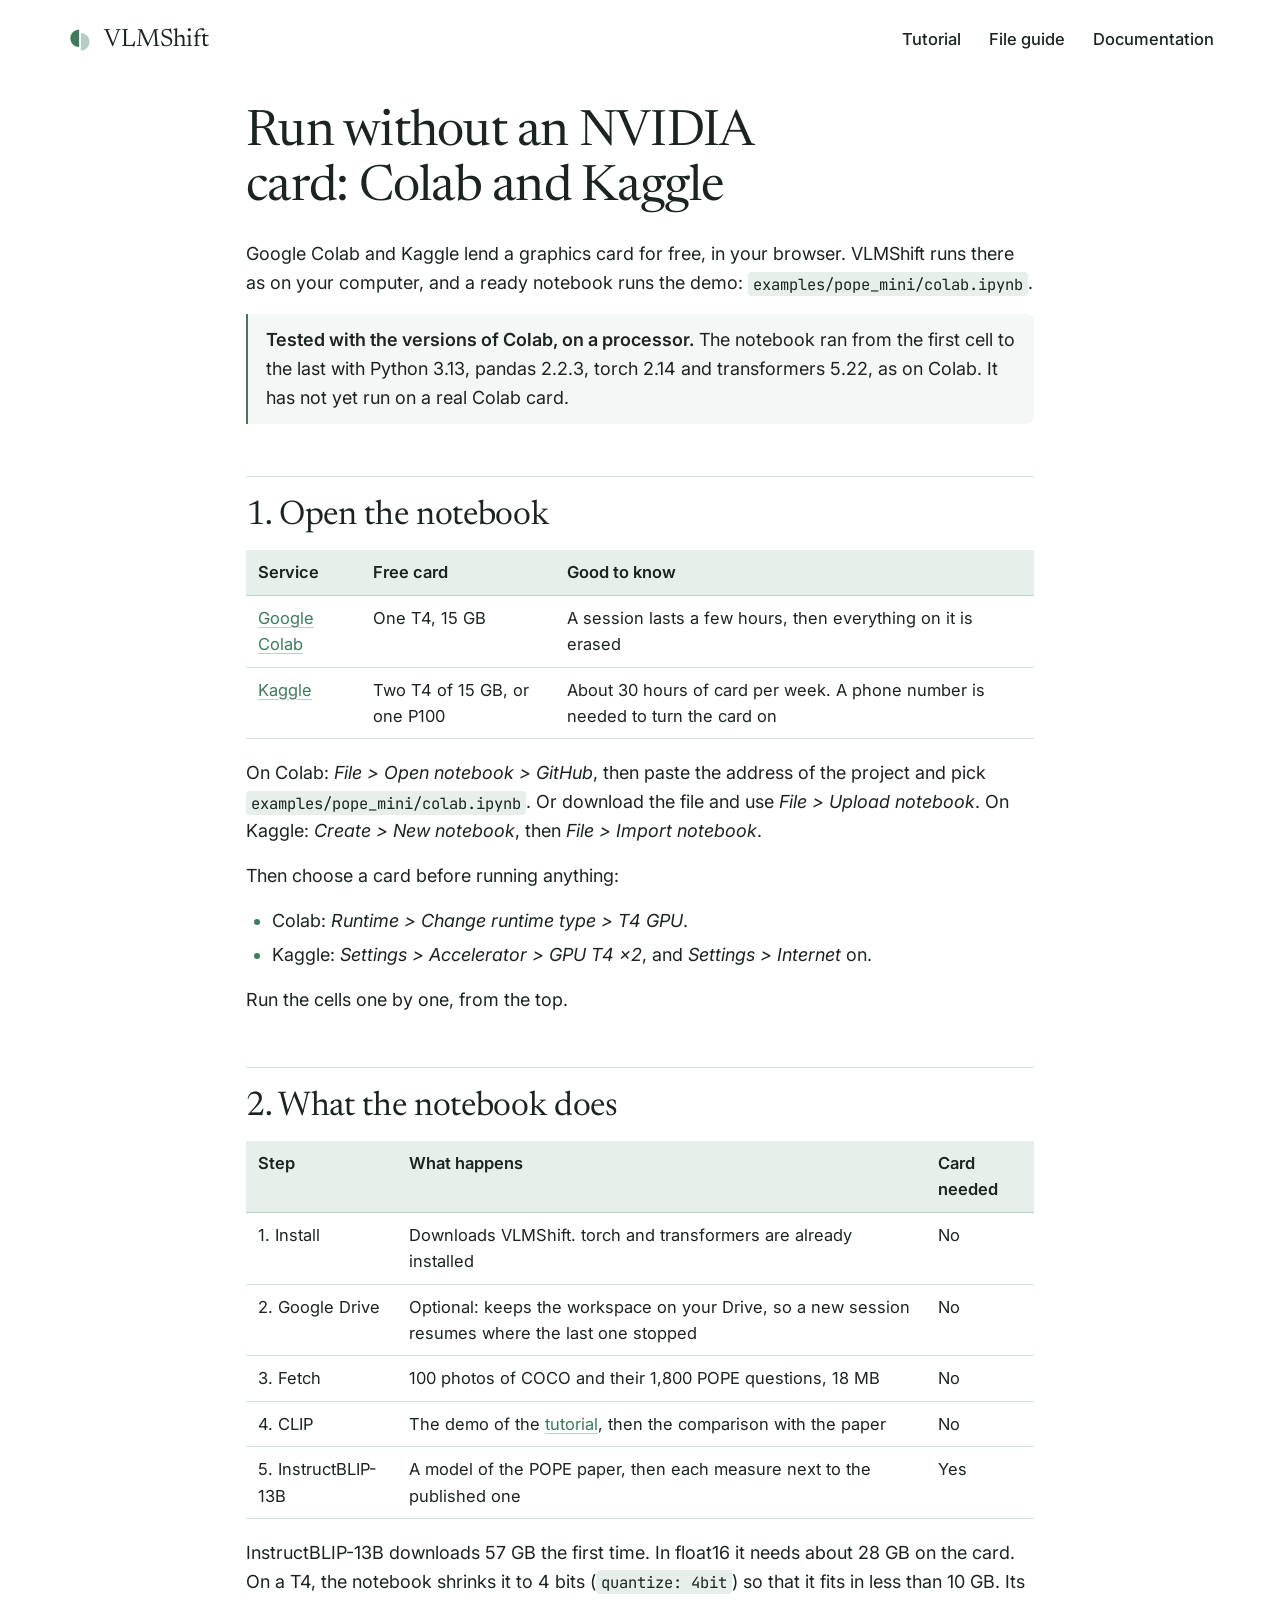
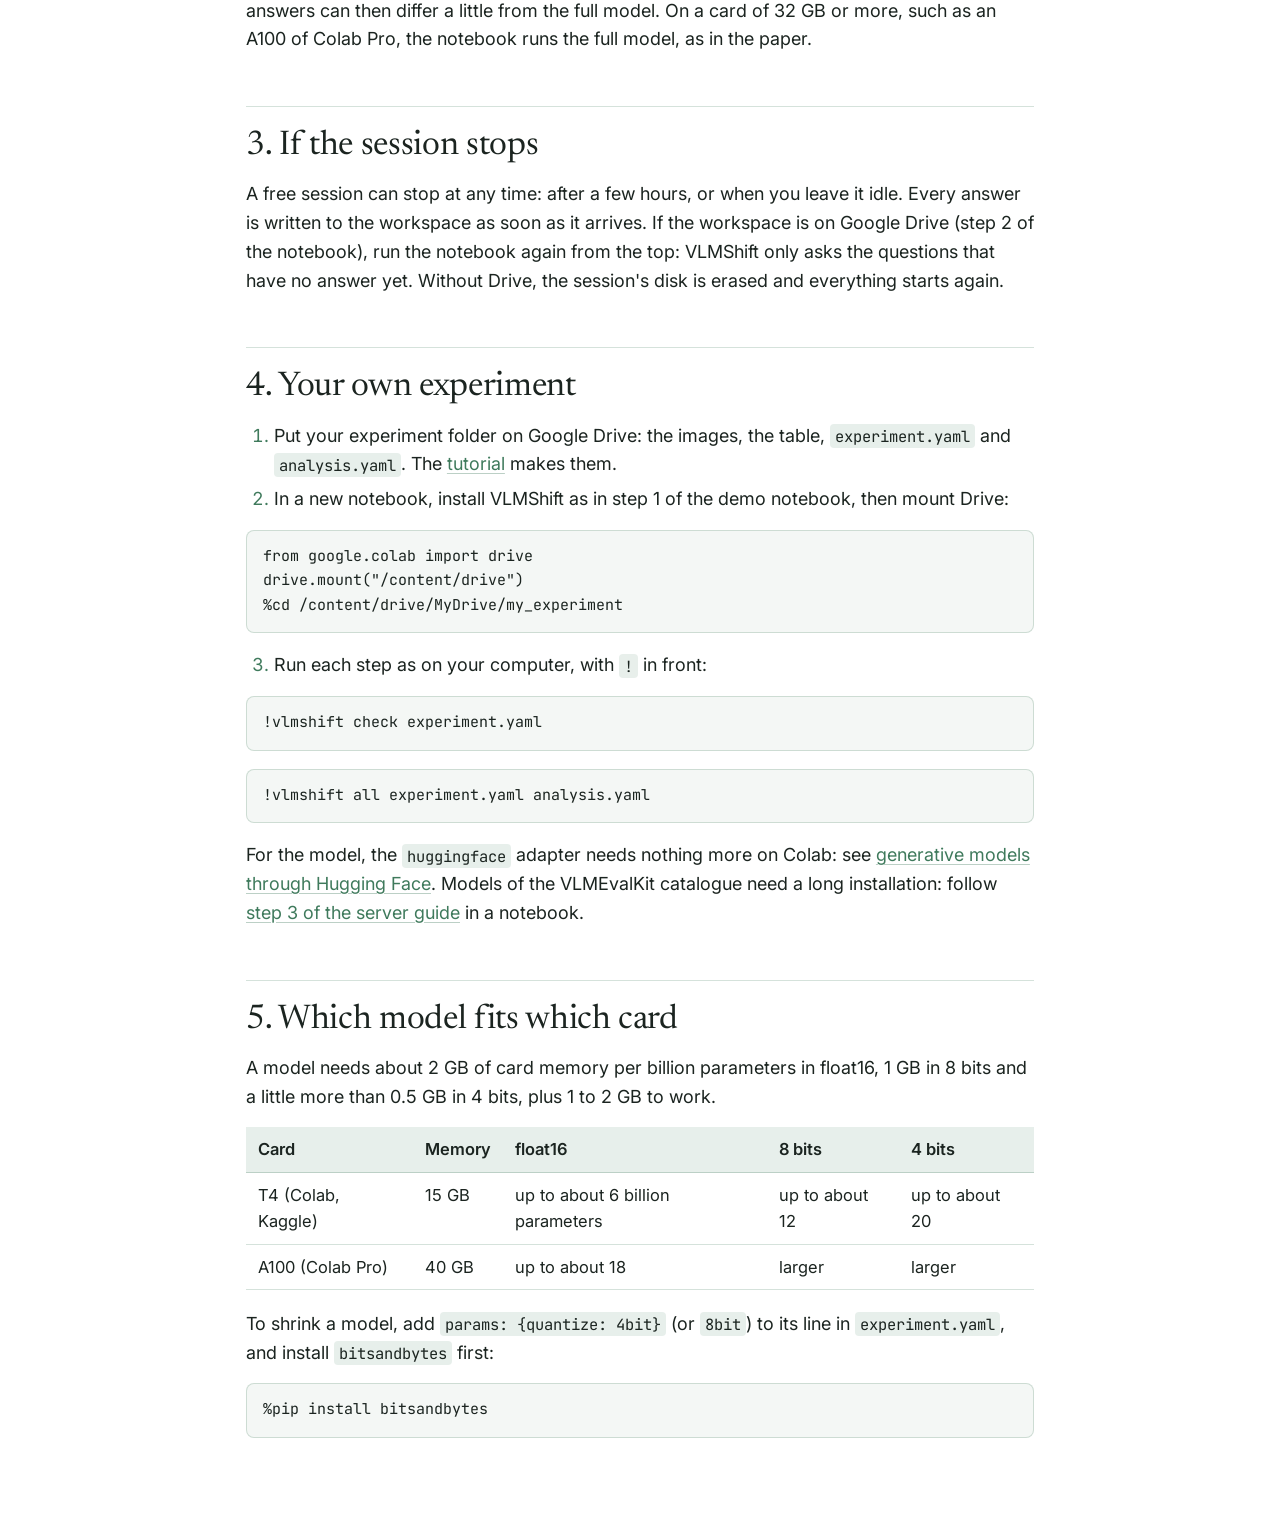
==== docs/colab.html @ 5d0d4c46 "Add VLMShift Core, the Med package, the POPE demo and the site - Core: import, audit, prepare, run, " ====
<!doctype html>
<html lang="en">
<head>
<meta charset="utf-8">
<meta name="viewport" content="width=device-width, initial-scale=1, viewport-fit=cover">
<title>Colab and Kaggle · VLMShift</title>
<meta name="claude:viewport-fit-sides" content="cover">
<meta name="description" content="VLMShift. A simple kit for measuring shift in vision-language models.">
<link rel="icon" href="data:image/svg+xml,%3Csvg%20viewBox%3D%220%200%2032%2032%22%20role%3D%22img%22%20aria-label%3D%22VLMShift%20logo%22%20xmlns%3D%22http%3A//www.w3.org/2000/svg%22%20%3E%3Cpath%20d%3D%22M15%2C4%20A10%2C10%200%200%200%2015%2C24%20Z%22%20fill%3D%22%233f7a5c%22/%3E%3Cpath%20d%3D%22M17%2C8%20A10%2C10%200%200%201%2017%2C28%20Z%22%20fill%3D%22%233f7a5c%22%20fill-opacity%3D%22.38%22/%3E%3C/svg%3E">
<link rel="preconnect" href="https://fonts.googleapis.com">
<link rel="stylesheet" href="https://fonts.googleapis.com/css2?family=Newsreader:ital,opsz,wght@0,6..72,400;0,6..72,500;1,6..72,400&family=Inter:wght@400;500;600&family=JetBrains+Mono:wght@400;600&display=swap">
<link rel="stylesheet" href="assets/style.css">
</head>
<body>
<header class="top"><a class="brand" href="index.html"><svg viewBox="0 0 32 32" role="img" aria-label="VLMShift logo" xmlns="http://www.w3.org/2000/svg" aria-hidden="true"><path d="M15,4 A10,10 0 0 0 15,24 Z" fill="var(--accent, #3f7a5c)"/><path d="M17,8 A10,10 0 0 1 17,28 Z" fill="var(--accent, #3f7a5c)" fill-opacity=".38"/></svg><span>VLMShift</span></a><nav aria-label="Site"><a href="tutorial.html">Tutorial</a><a href="files.html">File guide</a><a href="documentation.html">Documentation</a></nav></header>
<main class="reading">
<h1 id="run-without-an-nvidia-card-colab-and-kaggle">Run without an NVIDIA card: Colab and Kaggle</h1>
<p>Google Colab and Kaggle lend a graphics card for free, in your browser. VLMShift runs there as on your computer, and a ready notebook runs the demo: <code>examples/pope_mini/colab.ipynb</code>.</p>
<blockquote>
<p><strong>Tested with the versions of Colab, on a processor.</strong> The notebook ran from the first cell to the last with Python 3.13, pandas 2.2.3, torch 2.14 and transformers 5.22, as on Colab. It has not yet run on a real Colab card.</p>
</blockquote>
<h2 id="1-open-the-notebook">1. Open the notebook</h2>
<div class="table"><table>
<thead>
<tr>
<th>Service</th>
<th>Free card</th>
<th>Good to know</th>
</tr>
</thead>
<tbody>
<tr>
<td><a href="https://colab.research.google.com">Google Colab</a></td>
<td>One T4, 15 GB</td>
<td>A session lasts a few hours, then everything on it is erased</td>
</tr>
<tr>
<td><a href="https://www.kaggle.com/code">Kaggle</a></td>
<td>Two T4 of 15 GB, or one P100</td>
<td>About 30 hours of card per week. A phone number is needed to turn the card on</td>
</tr>
</tbody>
</table></div>
<p>On Colab: <em>File &gt; Open notebook &gt; GitHub</em>, then paste the address of the project and pick <code>examples/pope_mini/colab.ipynb</code>. Or download the file and use <em>File &gt; Upload notebook</em>. On Kaggle: <em>Create &gt; New notebook</em>, then <em>File &gt; Import notebook</em>.</p>
<p>Then choose a card before running anything:</p>
<ul>
<li>Colab: <em>Runtime &gt; Change runtime type &gt; T4 GPU</em>.</li>
<li>Kaggle: <em>Settings &gt; Accelerator &gt; GPU T4 x2</em>, and <em>Settings &gt; Internet</em> on.</li>
</ul>
<p>Run the cells one by one, from the top.</p>
<h2 id="2-what-the-notebook-does">2. What the notebook does</h2>
<div class="table"><table>
<thead>
<tr>
<th>Step</th>
<th>What happens</th>
<th>Card needed</th>
</tr>
</thead>
<tbody>
<tr>
<td>1. Install</td>
<td>Downloads VLMShift. torch and transformers are already installed</td>
<td>No</td>
</tr>
<tr>
<td>2. Google Drive</td>
<td>Optional: keeps the workspace on your Drive, so a new session resumes where the last one stopped</td>
<td>No</td>
</tr>
<tr>
<td>3. Fetch</td>
<td>100 photos of COCO and their 1,800 POPE questions, 18 MB</td>
<td>No</td>
</tr>
<tr>
<td>4. CLIP</td>
<td>The demo of the <a href="tutorial.html#2-run-the-demo">tutorial</a>, then the comparison with the paper</td>
<td>No</td>
</tr>
<tr>
<td>5. InstructBLIP-13B</td>
<td>A model of the POPE paper, then each measure next to the published one</td>
<td>Yes</td>
</tr>
</tbody>
</table></div>
<p>InstructBLIP-13B downloads 57 GB the first time. In float16 it needs about 28 GB on the card. On a T4, the notebook shrinks it to 4 bits (<code>quantize: 4bit</code>) so that it fits in less than 10 GB. Its answers can then differ a little from the full model. On a card of 32 GB or more, such as an A100 of Colab Pro, the notebook runs the full model, as in the paper.</p>
<h2 id="3-if-the-session-stops">3. If the session stops</h2>
<p>A free session can stop at any time: after a few hours, or when you leave it idle. Every answer is written to the workspace as soon as it arrives. If the workspace is on Google Drive (step 2 of the notebook), run the notebook again from the top: VLMShift only asks the questions that have no answer yet. Without Drive, the session's disk is erased and everything starts again.</p>
<h2 id="4-your-own-experiment">4. Your own experiment</h2>
<ol>
<li>Put your experiment folder on Google Drive: the images, the table, <code>experiment.yaml</code> and <code>analysis.yaml</code>. The <a href="tutorial.html#4-set-up-your-own-images">tutorial</a> makes them.</li>
<li>In a new notebook, install VLMShift as in step 1 of the demo notebook, then mount Drive:</li>
</ol>
<pre><code class="language-python">from google.colab import drive
drive.mount(&quot;/content/drive&quot;)
%cd /content/drive/MyDrive/my_experiment
</code></pre>
<ol start="3">
<li>Run each step as on your computer, with <code>!</code> in front:</li>
</ol>
<pre><code class="language-python">!vlmshift check experiment.yaml
</code></pre>
<pre><code class="language-python">!vlmshift all experiment.yaml analysis.yaml
</code></pre>
<p>For the model, the <code>huggingface</code> adapter needs nothing more on Colab: see <a href="documentation.html#generative-models-through-hugging-face">generative models through Hugging Face</a>. Models of the VLMEvalKit catalogue need a long installation: follow <a href="server.html#3-install">step 3 of the server guide</a> in a notebook.</p>
<h2 id="5-which-model-fits-which-card">5. Which model fits which card</h2>
<p>A model needs about 2 GB of card memory per billion parameters in float16, 1 GB in 8 bits and a little more than 0.5 GB in 4 bits, plus 1 to 2 GB to work.</p>
<div class="table"><table>
<thead>
<tr>
<th>Card</th>
<th>Memory</th>
<th>float16</th>
<th>8 bits</th>
<th>4 bits</th>
</tr>
</thead>
<tbody>
<tr>
<td>T4 (Colab, Kaggle)</td>
<td>15 GB</td>
<td>up to about 6 billion parameters</td>
<td>up to about 12</td>
<td>up to about 20</td>
</tr>
<tr>
<td>A100 (Colab Pro)</td>
<td>40 GB</td>
<td>up to about 18</td>
<td>larger</td>
<td>larger</td>
</tr>
</tbody>
</table></div>
<p>To shrink a model, add <code>params: {quantize: 4bit}</code> (or <code>8bit</code>) to its line in <code>experiment.yaml</code>, and install <code>bitsandbytes</code> first:</p>
<pre><code class="language-python">%pip install bitsandbytes
</code></pre>
</main>
</body>
</html>
---- docs/assets/style.css ----
/* Marge: one sage green and its transparent tints, on a white page with wide margins.
   Titles in Newsreader, text in Inter. The --a.. tints are the accent with an opacity. */
:root {
  --paper: #ffffff; --panel: #f4f7f5; --card: #ffffff; --ink: #1b2420;
  --accent: #3f7a5c; --on-accent: #ffffff;
  --a60: rgba(63, 122, 92, .6); --a35: rgba(63, 122, 92, .35); --a22: rgba(63, 122, 92, .22);
  --a12: rgba(63, 122, 92, .12); --a06: rgba(63, 122, 92, .06);
  --serif: "Newsreader", Georgia, "Times New Roman", serif;
  --sans: "Inter", system-ui, "Segoe UI", sans-serif;
  --mono: "JetBrains Mono", ui-monospace, Consolas, monospace;
}
@media (prefers-color-scheme: dark) { :root:not([data-theme="light"]) {
  --paper: #111613; --panel: #18201b; --card: #1f2a23; --ink: #e4ebe6;
  --accent: #8cc7a6; --on-accent: #111613;
  --a60: rgba(140, 199, 166, .6); --a35: rgba(140, 199, 166, .35); --a22: rgba(140, 199, 166, .22);
  --a12: rgba(140, 199, 166, .12); --a06: rgba(140, 199, 166, .06);
  color-scheme: dark;
} }
:root[data-theme="dark"] {
  --paper: #111613; --panel: #18201b; --card: #1f2a23; --ink: #e4ebe6;
  --accent: #8cc7a6; --on-accent: #111613;
  --a60: rgba(140, 199, 166, .6); --a35: rgba(140, 199, 166, .35); --a22: rgba(140, 199, 166, .22);
  --a12: rgba(140, 199, 166, .12); --a06: rgba(140, 199, 166, .06);
  color-scheme: dark;
}
body { margin: 0; background: var(--paper); color: var(--ink); font-family: var(--sans); font-size: 18px; line-height: 1.6; }
a { color: var(--accent); text-decoration-color: var(--a35); text-underline-offset: 3px; }
a:hover { text-decoration-color: var(--accent); }
p { margin: 0; }
b, strong { font-weight: 600; }
code { font-family: var(--mono); font-size: .86em; }
ul { list-style: none; margin: 0; padding: 0; }
button { font: 500 15px var(--sans); color: var(--ink); background: var(--card); border: 1px solid var(--a35); border-radius: 6px; padding: 7px 14px; cursor: pointer; }
button:hover { border-color: var(--accent); }
:focus-visible { outline: 2px solid var(--accent); outline-offset: 2px; }
[hidden] { display: none !important; }

/* Top of every page */
.top { display: flex; flex-wrap: wrap; gap: 10px 32px; align-items: center; justify-content: space-between; max-width: 1180px; margin: 0 auto; box-sizing: border-box; padding-block: 22px 0;
  padding-left: max(16px, env(safe-area-inset-left, 0px)); padding-right: max(16px, env(safe-area-inset-right, 0px)); }
.brand { display: flex; align-items: center; gap: 10px; color: var(--ink); text-decoration: none; font: 400 25px/1 var(--serif); letter-spacing: -.005em; }
.brand svg { width: 28px; height: 28px; flex: none; }
.top nav { display: flex; flex-wrap: wrap; gap: 6px 28px; margin-left: auto; }
.top nav a { color: var(--ink); text-decoration: none; font-weight: 500; font-size: 16.5px; padding-block: 4px; border-bottom: 2px solid transparent; }
.top nav a:hover { color: var(--accent); }
.top nav a[aria-current] { color: var(--accent); border-bottom-color: var(--accent); }

.page { max-width: 1180px; margin: 0 auto; box-sizing: border-box; padding-block: 56px 72px;
  padding-left: max(16px, env(safe-area-inset-left, 0px)); padding-right: max(16px, env(safe-area-inset-right, 0px));
  display: grid; grid-template-columns: minmax(0, 1fr); gap: 64px; }
section { display: grid; grid-template-columns: minmax(0, 1fr); gap: 18px; }
h1, h2, h3 { font-family: var(--serif); font-weight: 400; text-wrap: balance; }
h2 { font-size: 36px; line-height: 1.15; margin: 0; letter-spacing: -.01em; }
.intro { font-size: 21px; line-height: 1.5; max-width: 42em; }
.foot { font-size: 17px; max-width: 60em; }

/* Home */
.hero { display: grid; grid-template-columns: minmax(0, 1fr); gap: 36px; }
.hero h1 { margin: 0; font-size: 54px; line-height: 1.1; letter-spacing: -.015em; max-width: 15em; }
.scene { display: block; width: 100%; height: auto; }
.scene.wide { max-width: 680px; margin-inline: auto; }
.scene.narrow { display: none; max-width: 420px; margin-inline: auto; }
/* The scene tells its story once, slowly: the question, the answer, then the shift.
   Nothing moves for a reader whose system asks for less motion. */
@media (prefers-reduced-motion: no-preference) {
  .scene .ask-en { animation: appear 1s ease-out .2s both; }
  .scene .answer { stroke-dasharray: 1 2; animation: draw 2.6s ease-in-out .6s both; }
  .scene .ideal, .scene .divider { animation: appear 1.2s ease-out 1.9s both; }
  .scene .gap { animation: appear 1.4s ease-out 2.4s both; }
  .scene .ask-fr { animation: appear 1s ease-out 2.6s both; }
  .scene .shift { animation: appear 1.4s ease-out 3s both; }
}
@keyframes draw { from { stroke-dashoffset: 1; } to { stroke-dashoffset: 0; } }
@keyframes appear { from { opacity: 0; } to { opacity: 1; } }
.choices { display: grid; grid-template-columns: repeat(auto-fit, minmax(min(100%, 260px), 1fr)); gap: 20px 36px; }
.choice { display: grid; gap: 6px; align-content: start; color: var(--ink); text-decoration: none; border-top: 2px solid var(--a35); padding-top: 16px; transition: border-color .15s; }
.choice:hover { border-top-color: var(--accent); }
.choice b { font: 400 28px/1.2 var(--serif); letter-spacing: -.01em; }
.choice b::after { content: " →"; color: var(--accent); }
.choice:hover b { color: var(--accent); }
.choice span { font-size: 18.5px; line-height: 1.5; }
.steps { overflow-x: auto; }
.pipeline { display: block; width: 100%; min-width: 860px; height: auto; }
.pipeline a { cursor: pointer; }
.pipeline a:hover .step-card { stroke-opacity: 1; stroke-width: 2.5; }
.pipeline a:focus-visible { outline: none; }
.pipeline a:focus-visible .step-card { stroke: var(--ink); stroke-opacity: 1; stroke-width: 3; }

/* What the project does, on the home page */
.points { display: grid; grid-template-columns: repeat(auto-fit, minmax(min(100%, 420px), 1fr)); gap: 16px 44px; font-size: 19.5px; line-height: 1.5; }
.points li { padding-left: 18px; border-left: 2px solid var(--a35); }

/* File guide */
.legend { display: grid; grid-template-columns: repeat(auto-fit, minmax(270px, 1fr)); gap: 14px 32px; font-size: 18px; }
.legend li { display: grid; grid-template-columns: 42px minmax(0, 1fr); gap: 12px; align-items: start; }
.legend svg { width: 42px; height: 20px; margin-top: 5px; }
.bar { display: flex; flex-wrap: wrap; gap: 10px; align-items: center; justify-content: space-between; }
.bar p { font-weight: 500; }
.stage { position: relative; display: grid; grid-template-columns: minmax(0, 1fr); gap: 12px; }
figure { margin: 0; display: grid; grid-template-columns: minmax(0, 1fr); gap: 12px; }
.scroll { overflow-x: auto; }
#map { display: block; width: 100%; height: auto; }
figcaption { font-size: 18px; max-width: 60em; }

.band { fill: var(--panel); stroke: var(--a22); }
.band.med { stroke-dasharray: 6 4; }
.band:target { stroke: var(--accent); stroke-width: 2.5; }
.t-band { font: 400 27px var(--serif); fill: var(--ink); }
.t-sub { font: 500 18px var(--sans); fill: var(--ink); }
.t-call { font: 400 12.5px var(--mono); fill: var(--accent); }
.node { cursor: pointer; outline: none; }
.node rect { fill: var(--card); stroke: var(--a35); stroke-width: 1; }
.node.orch rect { fill: var(--accent); stroke: var(--accent); }
.node.orch text { fill: var(--on-accent); }
.node.shared rect { fill: var(--a22); stroke: var(--a35); }
.node.data rect { fill: var(--card); stroke: var(--a60); stroke-dasharray: 5 4; }
.node:hover rect { stroke: var(--accent); stroke-width: 2; }
.node:focus-visible rect { stroke: var(--ink); stroke-width: 2.5; }
.t-path { font: 400 12px var(--mono); fill: var(--ink); }
.t-path .name { font-weight: 600; }
.t-role { font: 400 13.5px var(--sans); fill: var(--ink); }
.t-fn { font: 400 11.5px var(--mono); fill: var(--ink); paint-order: stroke; stroke: var(--panel); stroke-width: 3px; }
.t-head { font: 600 12px var(--mono); letter-spacing: .08em; fill: var(--accent); }
.t-dir { font: 600 12px var(--mono); fill: var(--ink); }
.t-file { font: 400 12px var(--mono); fill: var(--ink); }
.t-note { font: 400 12.5px var(--sans); fill: var(--ink); }
.t-mem { font: 500 12.5px var(--sans); fill: var(--accent); }
.spine { fill: none; stroke: var(--accent); stroke-width: 4; }
.call { fill: none; stroke: var(--ink); stroke-width: 1.2; }
.call.run { stroke-dasharray: 5 4; }
.disk { fill: none; stroke: var(--a60); stroke-width: 1.4; }
.m-flow { fill: var(--accent); } .m-link { fill: var(--ink); } .m-disk { fill: var(--a60); }

/* A file with its links shown: they stand out, the rest fades */
#map.picked .node, #map.picked .t-fn, #map.picked .call, #map.picked .spine, #map.picked .disk { opacity: .14; }
#map.picked .node.on, #map.picked .node.sel, #map.picked .link.on { opacity: 1; }
#map.picked .call.on, #map.picked .disk.on { stroke: var(--accent); stroke-width: 2.2; }
#map.picked .spine.on { stroke: var(--ink); }
.node.sel rect { stroke: var(--ink) !important; stroke-width: 2.5; }

/* The panel of the chosen box */
#detail { position: absolute; z-index: 2; box-sizing: border-box; width: min(760px, 100%); background: var(--card); border: 1px solid var(--a60); border-radius: 10px; box-shadow: 0 18px 40px -20px var(--a60); padding: 16px 18px; max-height: min(64vh, 520px); overflow: auto; font-size: 17px; display: grid; gap: 12px; }
#detail .head { display: flex; flex-wrap: wrap; gap: 8px 16px; align-items: center; justify-content: space-between; }
#detail .actions { display: flex; gap: 8px; }
#detail h3 { font: 600 16px var(--mono); margin: 0; overflow-wrap: anywhere; min-width: 0; }
#detail .body { display: grid; grid-template-columns: repeat(auto-fit, minmax(290px, 1fr)); gap: 12px 28px; }
#detail .body > * { min-width: 0; }
#detail .cols { display: grid; grid-template-columns: repeat(auto-fit, minmax(210px, 1fr)); gap: 10px 24px; border-top: 1px solid var(--a22); padding-top: 12px; }
#detail .cols > div { min-width: 0; }
#detail b { display: block; font-size: 14px; font-weight: 600; letter-spacing: .06em; color: var(--accent); margin-bottom: 3px; }
#detail li { overflow-wrap: anywhere; padding-block: 3px; }
#detail code { font-weight: 600; font-size: 15px; }
.fn { display: block; font-size: 16px; line-height: 1.4; }
button.main { background: var(--accent); border-color: var(--accent); color: var(--on-accent); }

/* Reading pages */
.reading { max-width: 820px; margin: 0 auto; box-sizing: border-box; padding-block: 48px 72px;
  padding-left: max(16px, env(safe-area-inset-left, 0px)); padding-right: max(16px, env(safe-area-inset-right, 0px)); }
.reading > * { max-width: 100%; }
.reading h1 { font-size: 50px; line-height: 1.1; letter-spacing: -.015em; margin: 0 0 24px; }
.reading h2 { font-size: 34px; margin: 52px 0 14px; padding-top: 20px; border-top: 1px solid var(--a22); scroll-margin-top: 16px; }
.reading h3 { font-size: 26px; line-height: 1.25; margin: 34px 0 8px; scroll-margin-top: 16px; }
.reading h4 { font-size: 19px; font-weight: 600; margin: 26px 0 6px; }
.reading p, .reading ul, .reading ol { margin: 0 0 16px; }
.reading ul { list-style: disc; padding-left: 26px; }
.reading ul ::marker { color: var(--accent); }
.reading ol { padding-left: 28px; }
.reading ol ::marker { color: var(--accent); }
.reading li { margin-bottom: 6px; }
.reading :not(pre) > code { background: var(--a12); padding: .1em .32em; border-radius: 4px; }
.reading pre { background: var(--panel); border: 1px solid var(--a22); border-radius: 8px; padding: 14px 16px; overflow-x: auto; margin: 0 0 18px; font-size: 15px; line-height: 1.5; }
.reading pre code { font-size: inherit; }
.reading blockquote { margin: 0 0 18px; padding: 12px 18px; border-left: 2px solid var(--accent); background: var(--a06); border-radius: 0 8px 8px 0; }
.reading blockquote p { margin: 0; }
.reading .table { overflow-x: auto; margin: 0 0 20px; }
.reading table { border-collapse: collapse; width: 100%; font-size: 16.5px; }
.reading th, .reading td { text-align: left; vertical-align: top; padding: 9px 12px; border-bottom: 1px solid var(--a22); }
.reading thead th { font-weight: 600; background: var(--a12); border-bottom: 1px solid var(--a35); }

@media (max-width: 640px) {
  .scene.wide { display: none; }
  .scene.narrow { display: block; }
}
@media (max-width: 760px) {
  .hero h1 { font-size: 38px; }
  h2, .reading h2 { font-size: 30px; }
  .reading h1 { font-size: 38px; }
  .brand { font-size: 22px; }
}
@media (prefers-reduced-motion: no-preference) { .node rect, .link { transition: opacity .15s, stroke .15s, fill .15s; } }
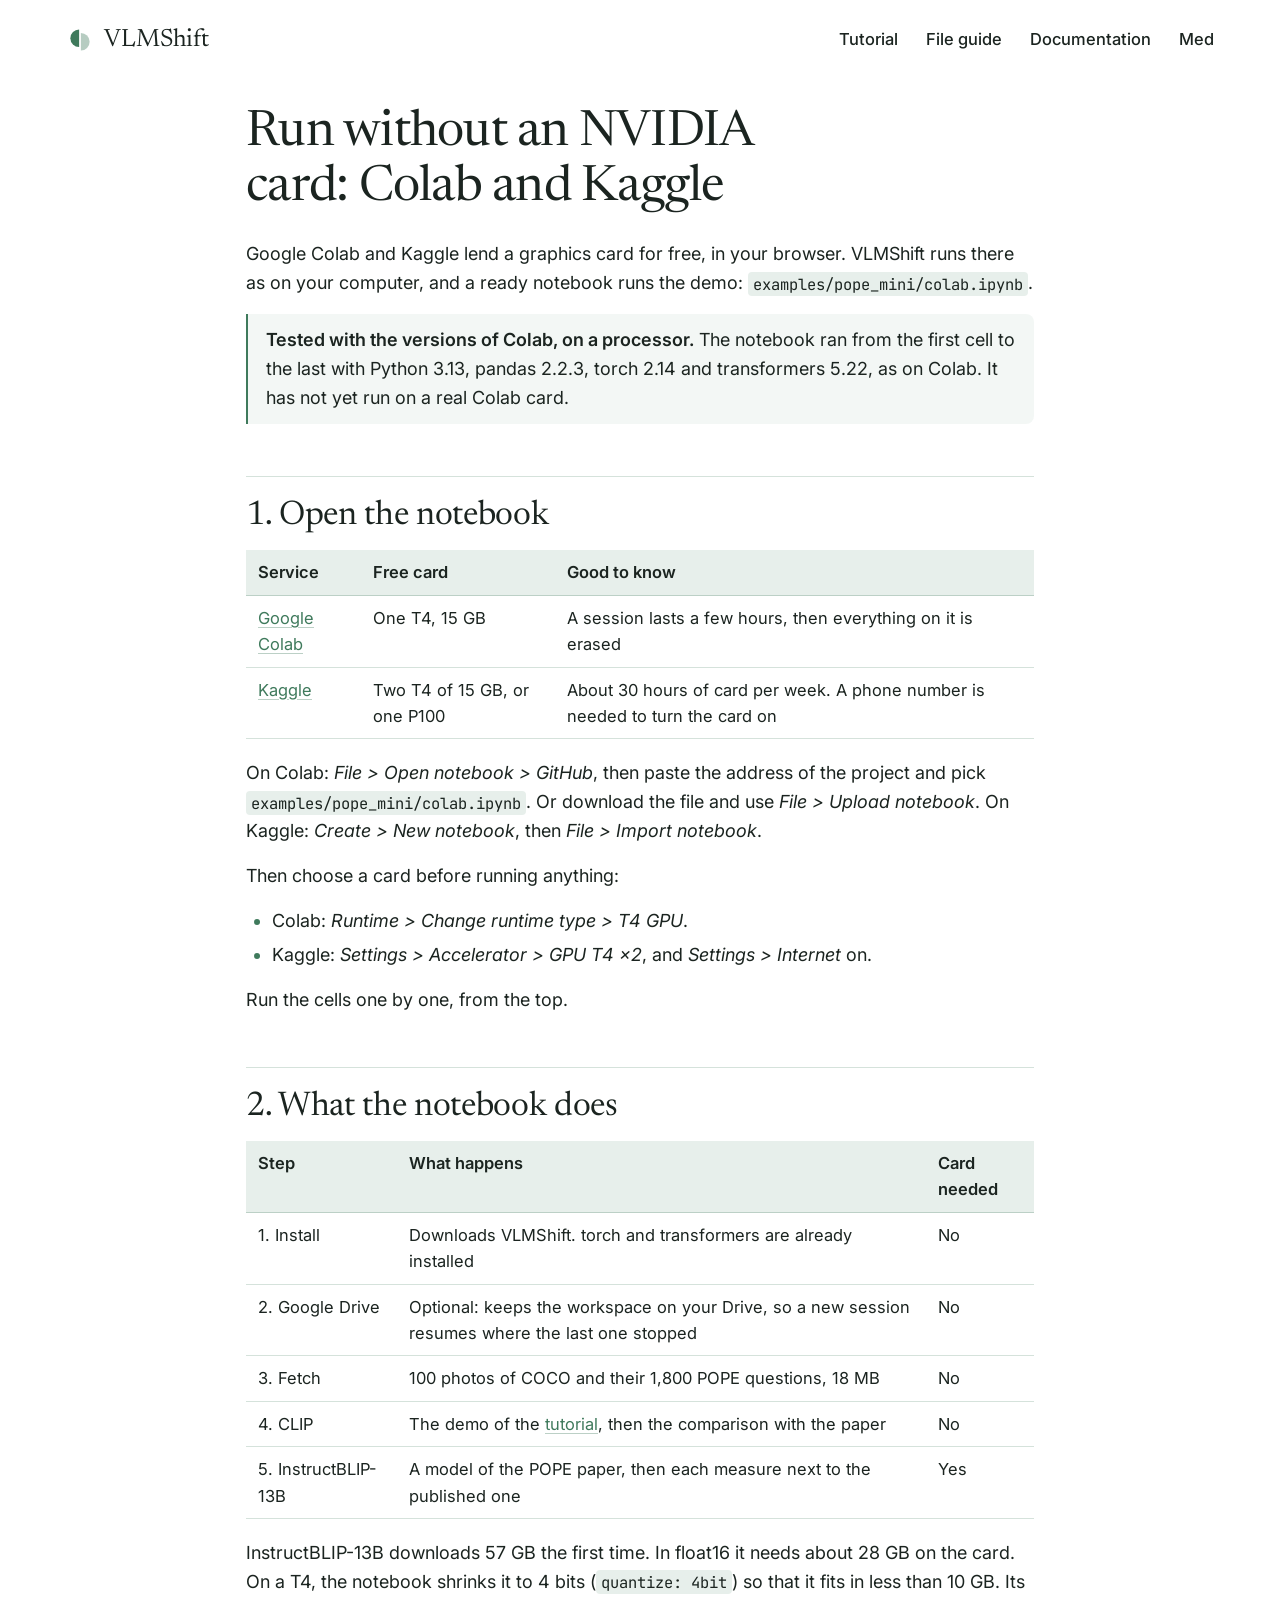
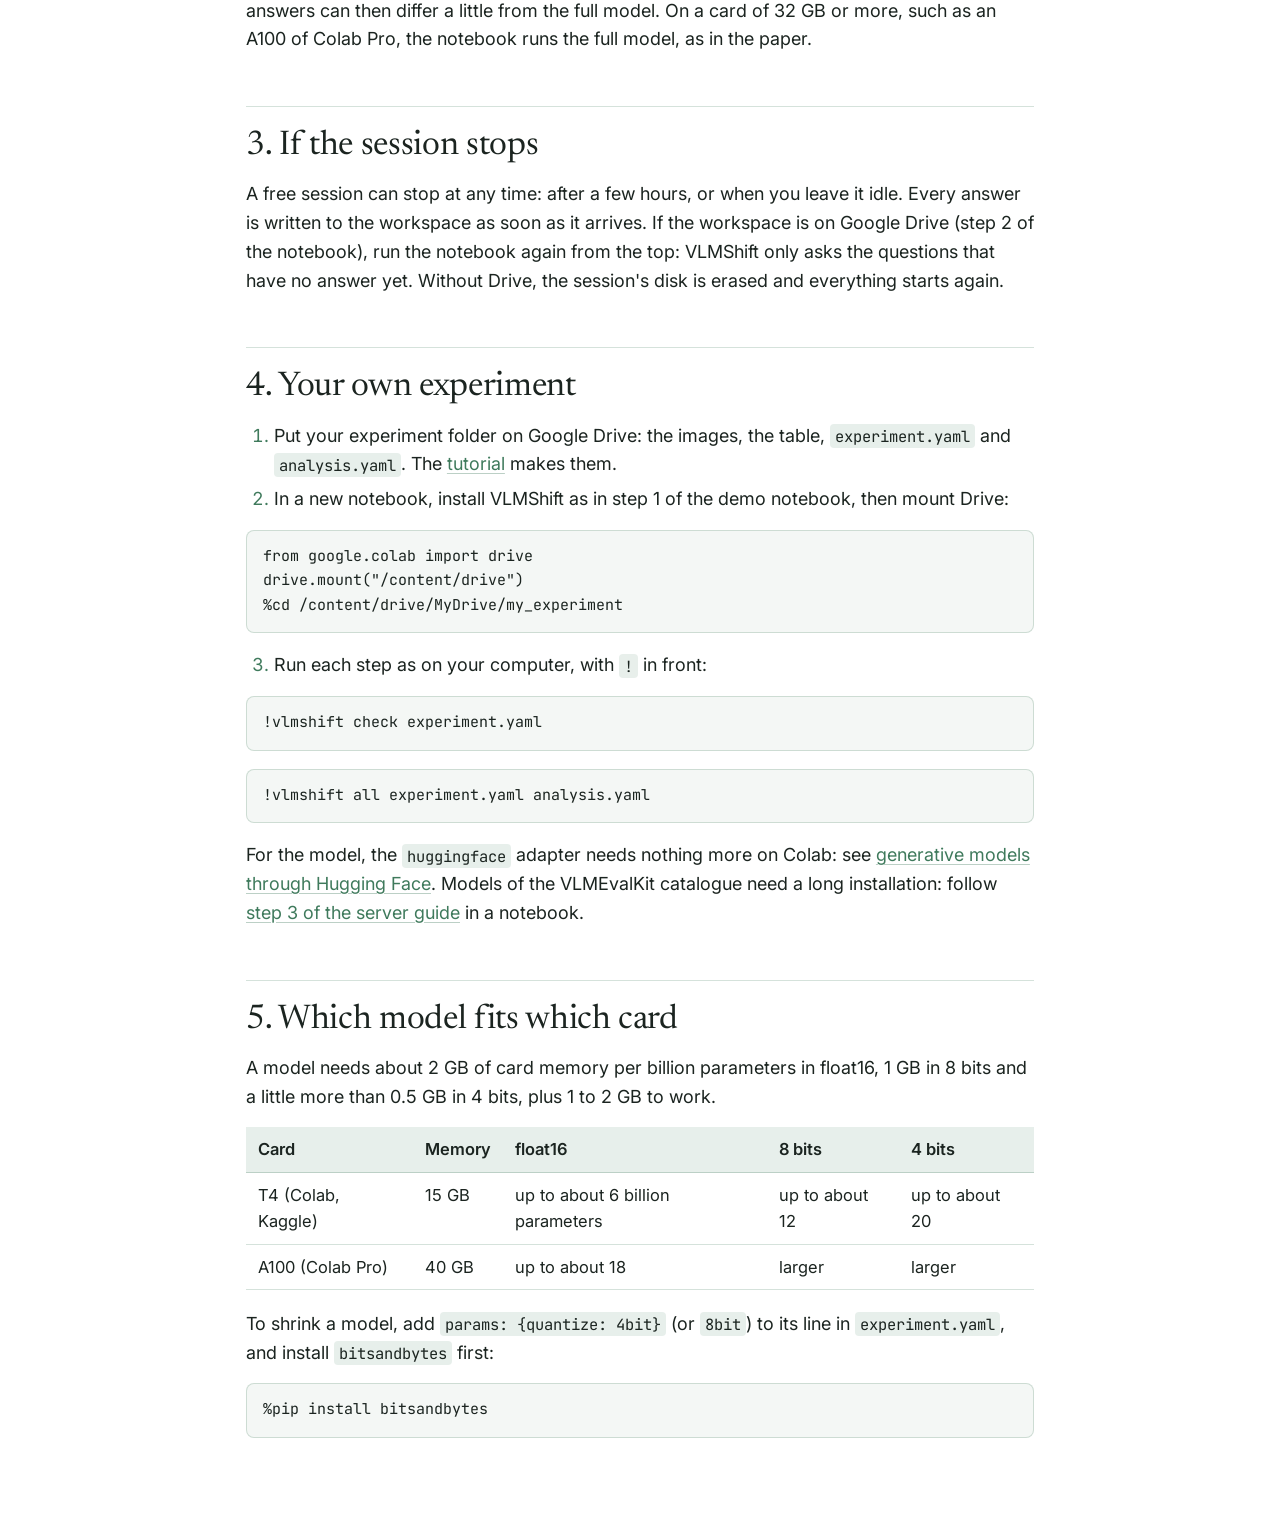
==== commit 492cd684: "feature(site): publish the guide of the Med package as a page of the site packages/med/README.md bec" ====
--- a/docs/colab.html
+++ b/docs/colab.html
@@ -12,7 +12,7 @@
 <link rel="stylesheet" href="assets/style.css">
 </head>
 <body>
-<header class="top"><a class="brand" href="index.html"><svg viewBox="0 0 32 32" role="img" aria-label="VLMShift logo" xmlns="http://www.w3.org/2000/svg" aria-hidden="true"><path d="M15,4 A10,10 0 0 0 15,24 Z" fill="var(--accent, #3f7a5c)"/><path d="M17,8 A10,10 0 0 1 17,28 Z" fill="var(--accent, #3f7a5c)" fill-opacity=".38"/></svg><span>VLMShift</span></a><nav aria-label="Site"><a href="tutorial.html">Tutorial</a><a href="files.html">File guide</a><a href="documentation.html">Documentation</a></nav></header>
+<header class="top"><a class="brand" href="index.html"><svg viewBox="0 0 32 32" role="img" aria-label="VLMShift logo" xmlns="http://www.w3.org/2000/svg" aria-hidden="true"><path d="M15,4 A10,10 0 0 0 15,24 Z" fill="var(--accent, #3f7a5c)"/><path d="M17,8 A10,10 0 0 1 17,28 Z" fill="var(--accent, #3f7a5c)" fill-opacity=".38"/></svg><span>VLMShift</span></a><nav aria-label="Site"><a href="tutorial.html">Tutorial</a><a href="files.html">File guide</a><a href="documentation.html">Documentation</a><a href="med.html">Med</a></nav></header>
 <main class="reading">
 <h1 id="run-without-an-nvidia-card-colab-and-kaggle">Run without an NVIDIA card: Colab and Kaggle</h1>
 <p>Google Colab and Kaggle lend a graphics card for free, in your browser. VLMShift runs there as on your computer, and a ready notebook runs the demo: <code>examples/pope_mini/colab.ipynb</code>.</p>
--- a/docs/assets/style.css
+++ b/docs/assets/style.css
@@ -89,6 +89,16 @@
 /* What the project does, on the home page */
 .points { display: grid; grid-template-columns: repeat(auto-fit, minmax(min(100%, 420px), 1fr)); gap: 16px 44px; font-size: 19.5px; line-height: 1.5; }
 .points li { padding-left: 18px; border-left: 2px solid var(--a35); }
+
+/* The three ways to run it, on the home page */
+.ways { display: grid; grid-template-columns: repeat(auto-fit, minmax(min(100%, 320px), 1fr)); gap: 24px 36px; }
+.way { display: grid; gap: 12px; align-content: start; border-top: 2px solid var(--a35); padding-top: 16px; min-width: 0; }
+.way b { font: 400 28px/1.2 var(--serif); letter-spacing: -.01em; }
+.way span { font-size: 18px; line-height: 1.5; }
+.way pre { margin: 0; background: var(--panel); border: 1px solid var(--a22); border-radius: 8px; padding: 12px 14px; overflow-x: auto; font-size: 13.5px; line-height: 1.55; }
+.way a { font-weight: 500; justify-self: start; }
+a.button { display: inline-block; background: var(--accent); color: var(--on-accent); text-decoration: none; border-radius: 6px; padding: 9px 16px; }
+a.button:hover { filter: brightness(1.08); }
 
 /* File guide */
 .legend { display: grid; grid-template-columns: repeat(auto-fit, minmax(270px, 1fr)); gap: 14px 32px; font-size: 18px; }
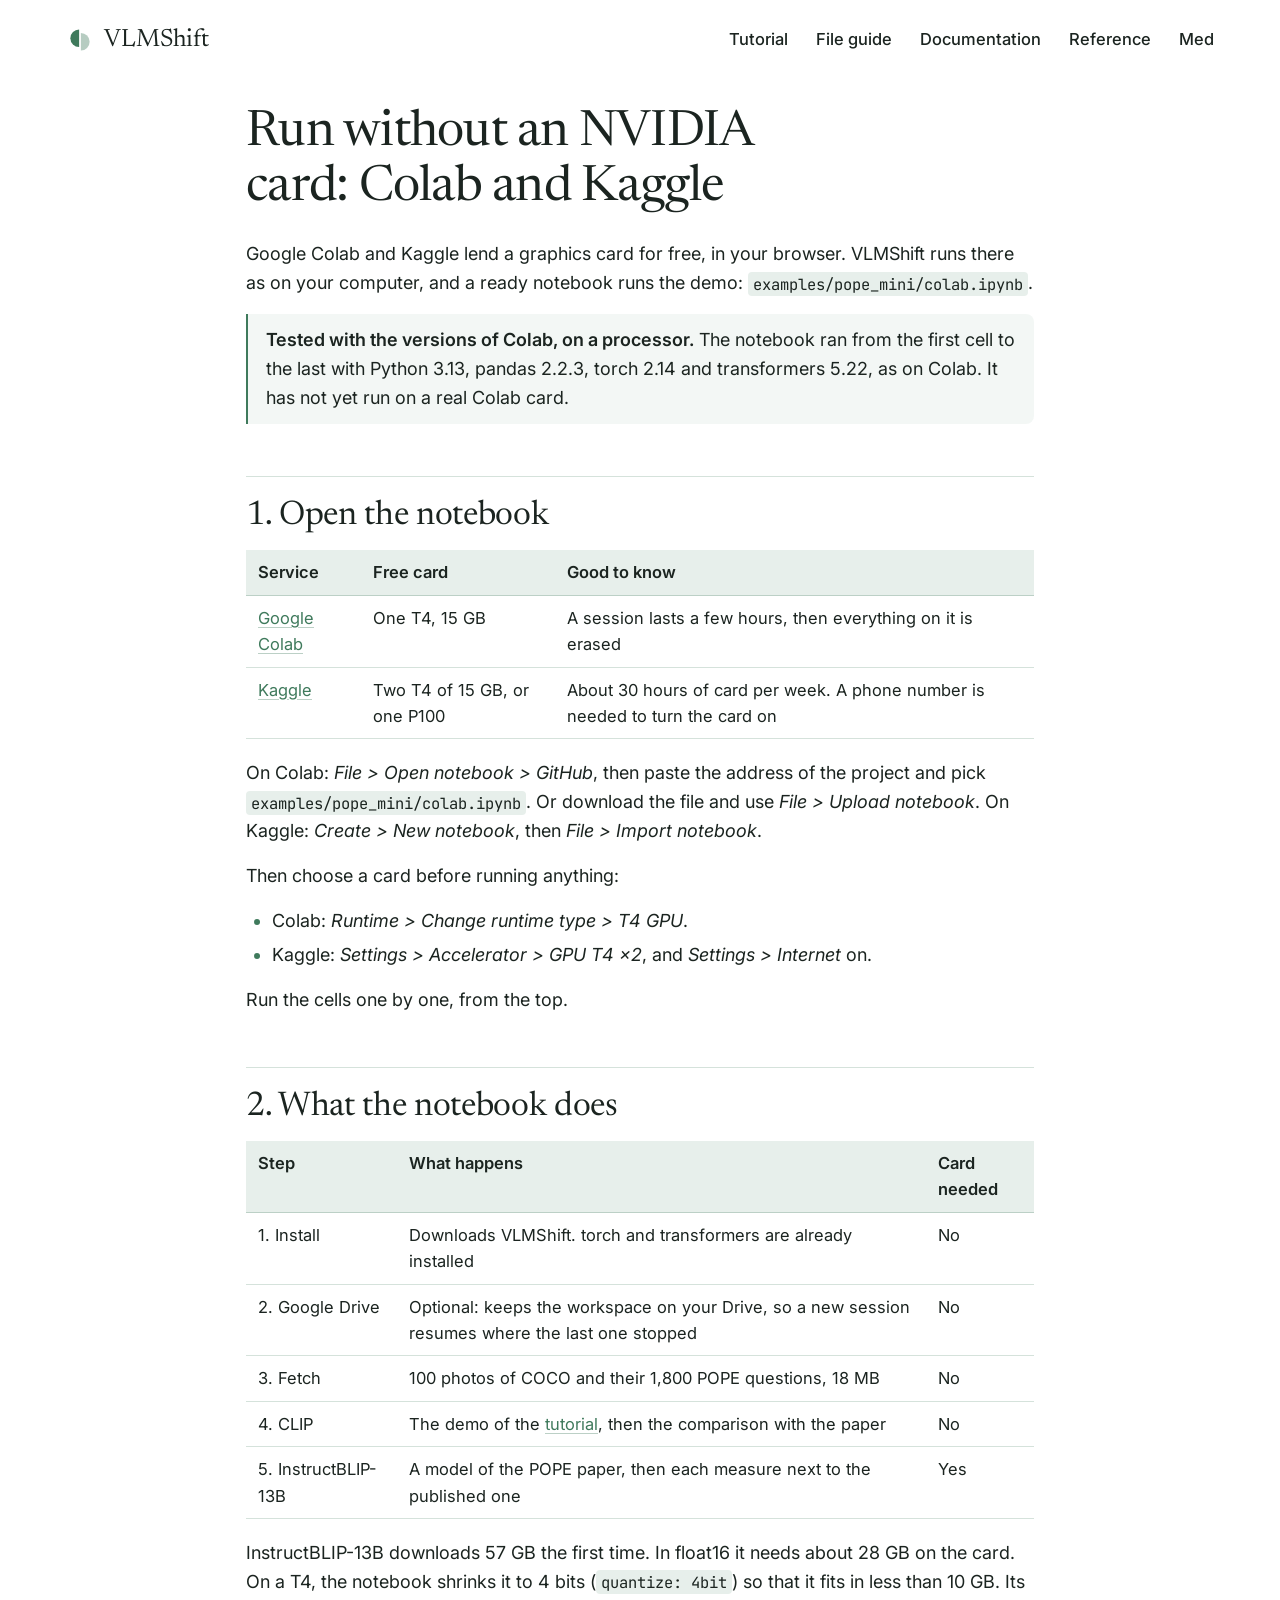
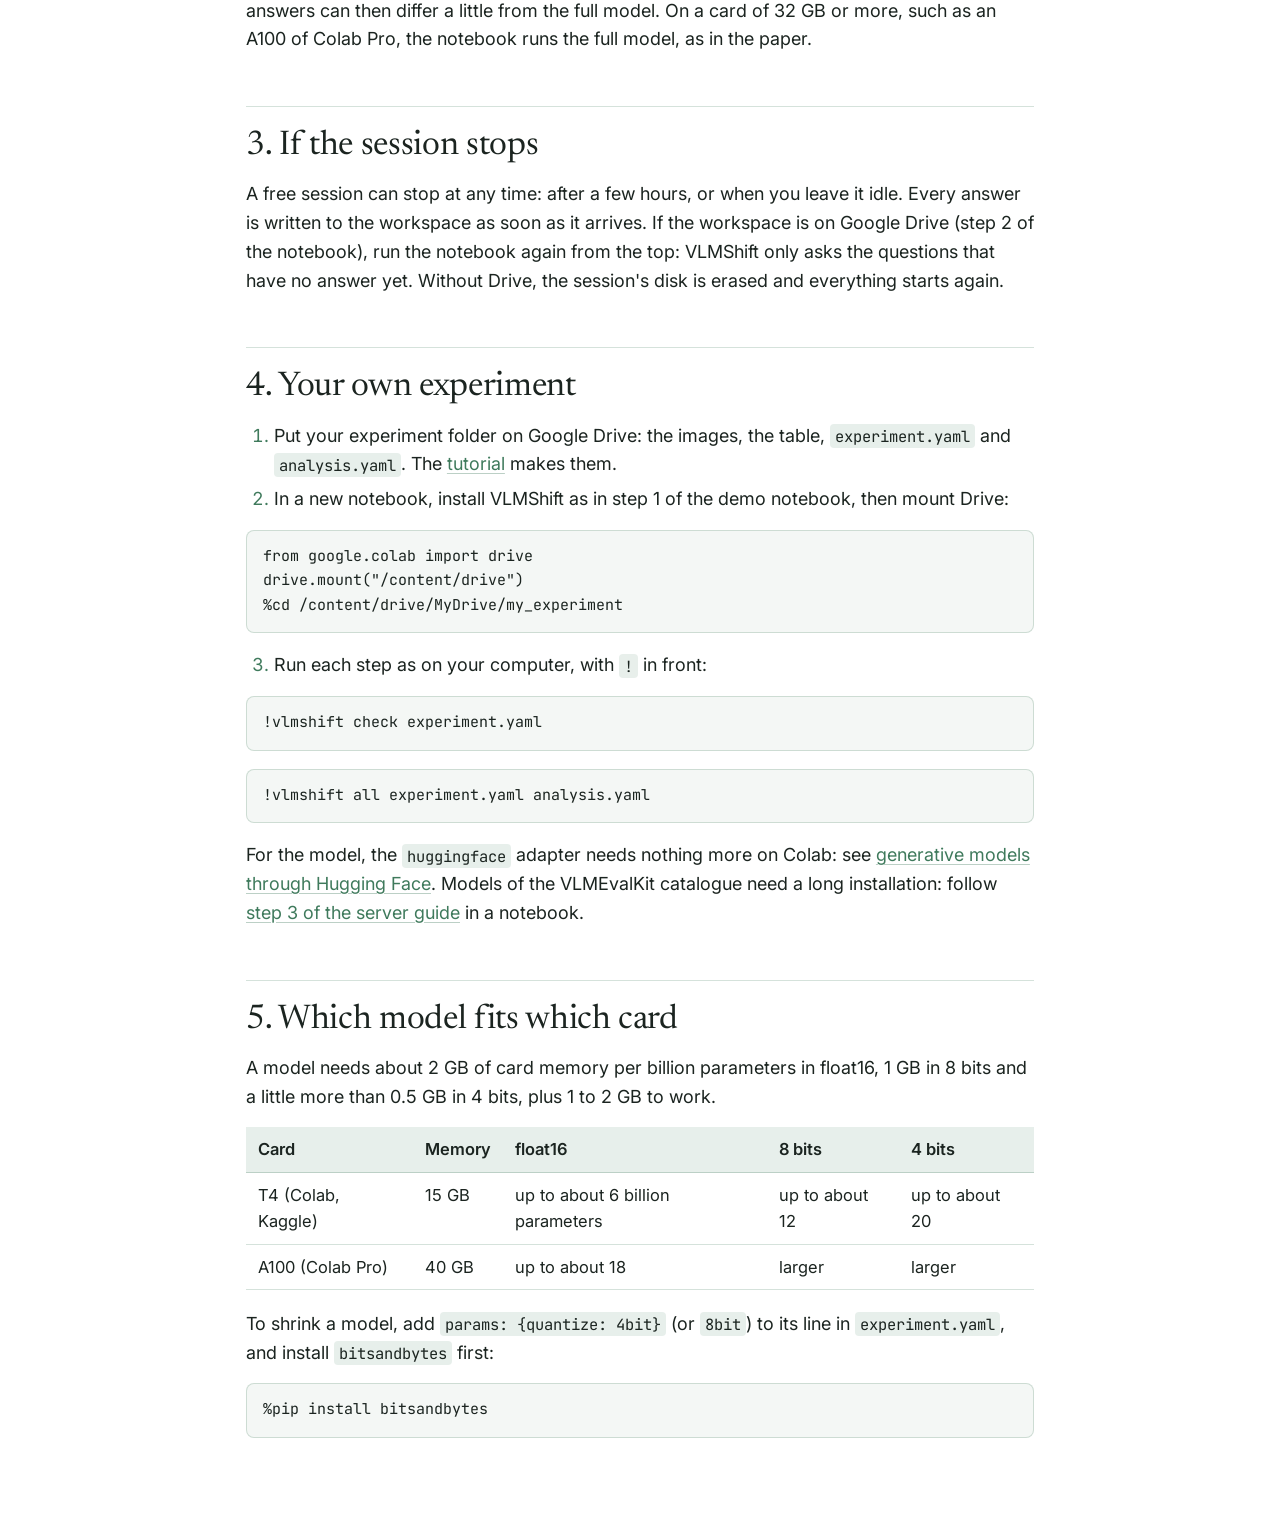
==== commit 48f1933c: "feature(site): add a configuration reference written from the schemas reference.html lists every key" ====
--- a/docs/colab.html
+++ b/docs/colab.html
@@ -12,7 +12,7 @@
 <link rel="stylesheet" href="assets/style.css">
 </head>
 <body>
-<header class="top"><a class="brand" href="index.html"><svg viewBox="0 0 32 32" role="img" aria-label="VLMShift logo" xmlns="http://www.w3.org/2000/svg" aria-hidden="true"><path d="M15,4 A10,10 0 0 0 15,24 Z" fill="var(--accent, #3f7a5c)"/><path d="M17,8 A10,10 0 0 1 17,28 Z" fill="var(--accent, #3f7a5c)" fill-opacity=".38"/></svg><span>VLMShift</span></a><nav aria-label="Site"><a href="tutorial.html">Tutorial</a><a href="files.html">File guide</a><a href="documentation.html">Documentation</a><a href="med.html">Med</a></nav></header>
+<header class="top"><a class="brand" href="index.html"><svg viewBox="0 0 32 32" role="img" aria-label="VLMShift logo" xmlns="http://www.w3.org/2000/svg" aria-hidden="true"><path d="M15,4 A10,10 0 0 0 15,24 Z" fill="var(--accent, #3f7a5c)"/><path d="M17,8 A10,10 0 0 1 17,28 Z" fill="var(--accent, #3f7a5c)" fill-opacity=".38"/></svg><span>VLMShift</span></a><nav aria-label="Site"><a href="tutorial.html">Tutorial</a><a href="files.html">File guide</a><a href="documentation.html">Documentation</a><a href="reference.html">Reference</a><a href="med.html">Med</a></nav></header>
 <main class="reading">
 <h1 id="run-without-an-nvidia-card-colab-and-kaggle">Run without an NVIDIA card: Colab and Kaggle</h1>
 <p>Google Colab and Kaggle lend a graphics card for free, in your browser. VLMShift runs there as on your computer, and a ready notebook runs the demo: <code>examples/pope_mini/colab.ipynb</code>.</p>
--- a/docs/assets/style.css
+++ b/docs/assets/style.css
@@ -186,6 +186,9 @@
 .reading table { border-collapse: collapse; width: 100%; font-size: 16.5px; }
 .reading th, .reading td { text-align: left; vertical-align: top; padding: 9px 12px; border-bottom: 1px solid var(--a22); }
 .reading thead th { font-weight: 600; background: var(--a12); border-bottom: 1px solid var(--a35); }
+.reading.wide { max-width: 1180px; }
+.keys td:first-child { white-space: nowrap; }
+.keys td { font-size: 15.5px; }
 
 @media (max-width: 640px) {
   .scene.wide { display: none; }
